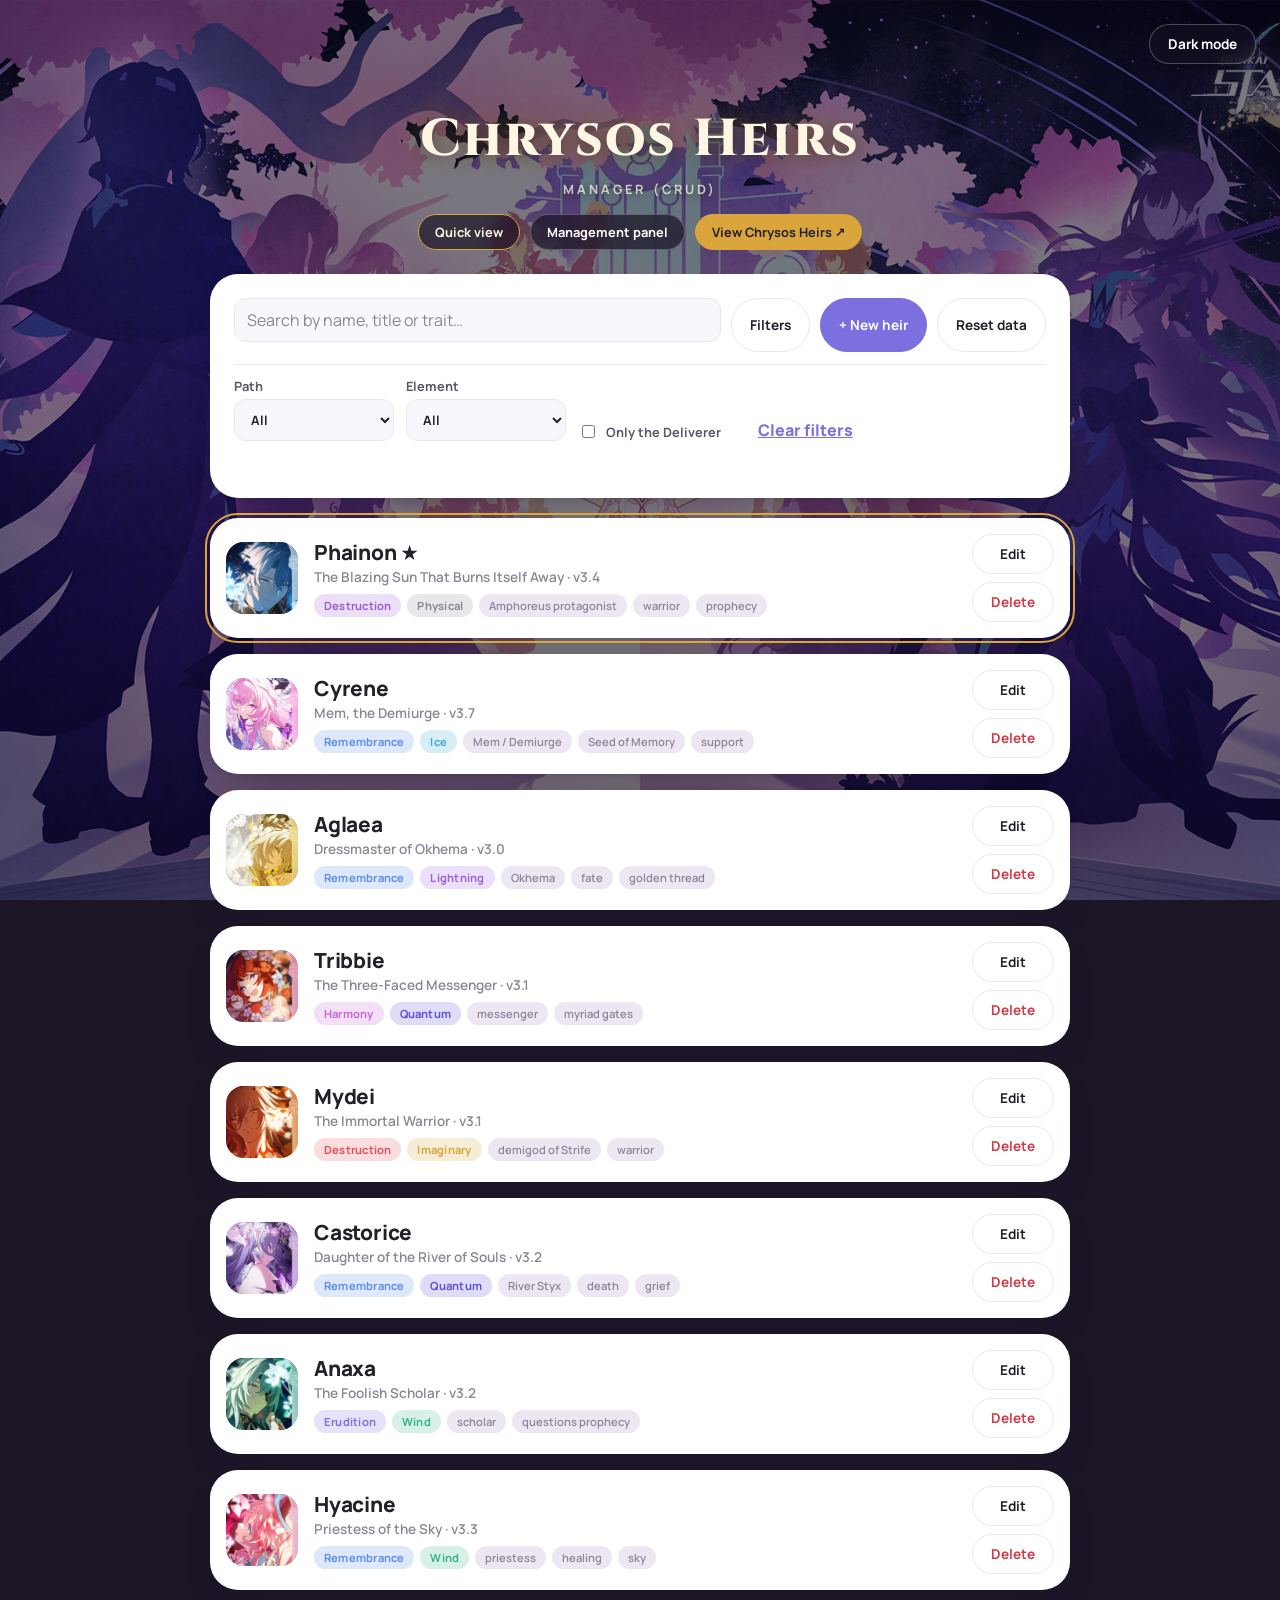
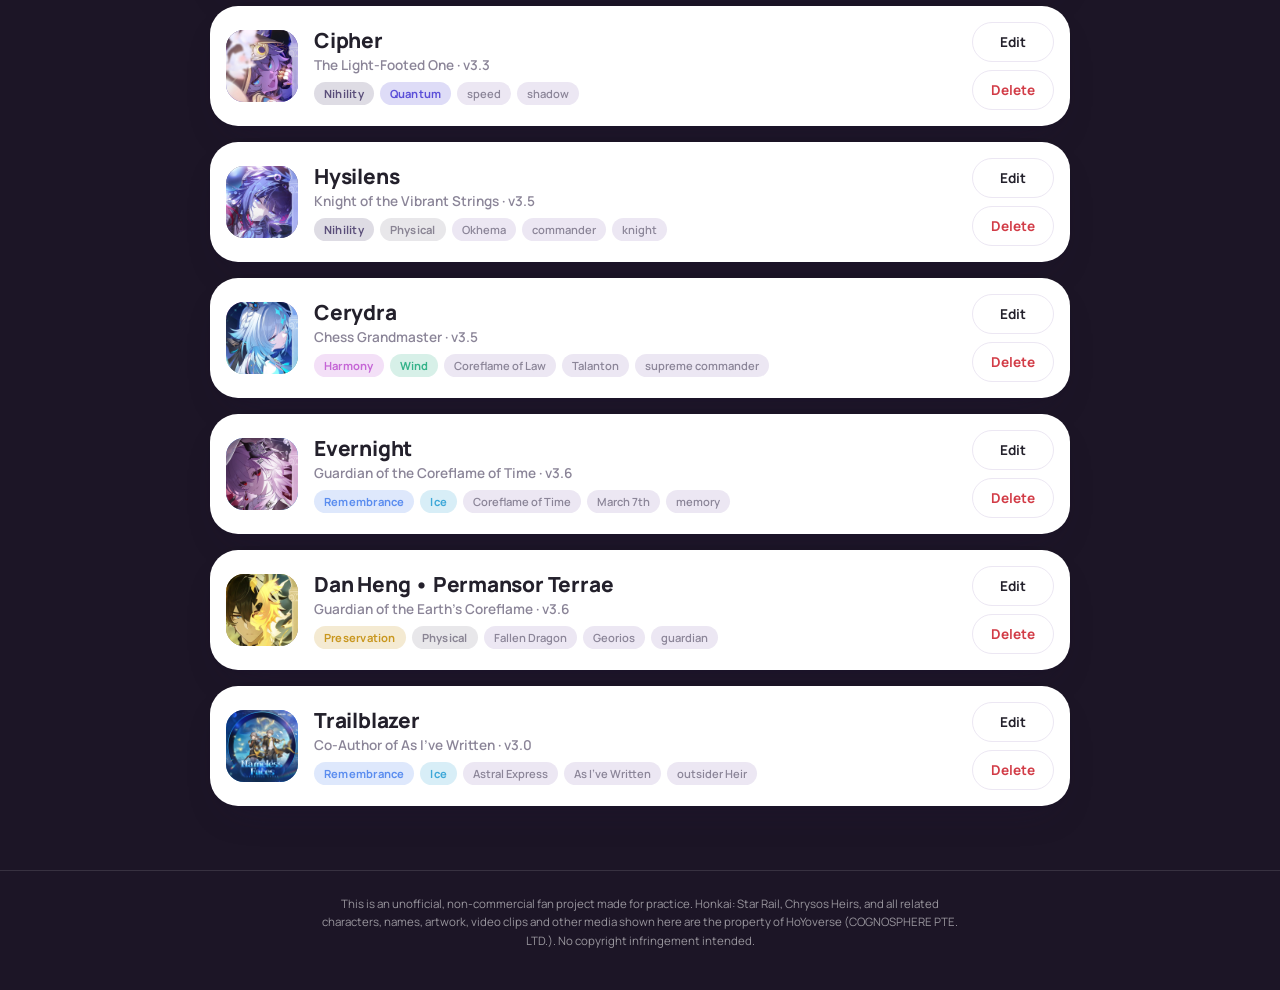
==== proyecto 1/index.html @ b70e1c99 "Conectar Chrysos Heirs con el gestor de proyecto 1 - script.js lee la lista guardada por el gestor (" ====
<!DOCTYPE html>
<html lang="en">
<head>
  <meta charset="UTF-8" />
  <meta name="viewport" content="width=device-width, initial-scale=1.0" />
  <title>Chrysos Heirs — Manager</title>

  <!-- Mismas tipografías que el proyecto principal: Cinzel para el
       título y Manrope para el resto. -->
  <link rel="preconnect" href="https://fonts.googleapis.com" />
  <link rel="preconnect" href="https://fonts.gstatic.com" crossorigin />
  <link
    href="https://fonts.googleapis.com/css2?family=Cinzel:wght@600;700;800;900&family=Manrope:wght@500;600;700;800&display=swap"
    rel="stylesheet"
  />
  <link rel="stylesheet" href="styles.css" />
</head>
<body>
  <!-- Botón fijo de modo oscuro/claro; store.js (setupThemeToggle) lo
       conecta y recuerda la elección en localStorage. -->
  <button id="theme-toggle" class="theme-toggle" type="button" aria-pressed="false">
    Dark mode
  </button>

  <header class="page-header">
    <h1>Chrysos Heirs</h1>
    <p class="page-subtitle">Manager (CRUD)</p>
    <nav class="page-nav" aria-label="Pages">
      <a href="index.html" aria-current="page">Quick view</a>
      <a href="gestion.html">Management panel</a>
      <a class="nav-main" href="../index.html">View Chrysos Heirs ↗</a>
    </nav>
  </header>

  <main class="app">
    <!-- Barra de herramientas: buscar (Read), crear (Create) y volver
         a los datos originales de data.js. -->
    <section class="panel">
      <div class="toolbar">
        <label class="search">
          <span class="visually-hidden">Search</span>
          <input id="search" type="search" placeholder="Search by name, title or trait…" />
        </label>
        <button id="filters-toggle" type="button" class="btn" aria-expanded="false" aria-controls="filters-panel">
          Filters
        </button>
        <button id="new-btn" type="button" class="btn btn-primary">+ New heir</button>
        <button id="reset-btn" type="button" class="btn">Reset data</button>
      </div>

      <!-- Panel de filtros por propiedad. Oculto hasta que se abre con
           el botón "Filters"; app.js llena los <select> con los Path
           y Element que existan en los datos. -->
      <div id="filters-panel" class="filters-panel" hidden>
        <label class="field">
          <span class="field-caption">Path</span>
          <select id="filter-path">
            <option value="">All</option>
          </select>
        </label>
        <label class="field">
          <span class="field-caption">Element</span>
          <select id="filter-elemento">
            <option value="">All</option>
          </select>
        </label>
        <label class="field field-check">
          <input id="filter-deliverer" type="checkbox" />
          <span class="field-caption">Only the Deliverer</span>
        </label>
        <button id="filters-clear" type="button" class="btn-link">Clear filters</button>
      </div>

      <!-- aria-live: el lector de pantalla anuncia los mensajes de
           "guardado", "eliminado", etc. sin mover el foco. -->
      <p id="status" class="status" role="status" aria-live="polite"></p>
    </section>

    <!-- script rellena esta lista con una fila por cada heredero. -->
    <ul id="heir-list" class="heir-list"></ul>
    <p id="empty-state" class="empty-state" hidden>No heirs match your search.</p>
  </main>

  <!-- Formulario de crear / editar. <dialog> nativo: el navegador ya
       se encarga de atrapar el foco y de cerrarlo con Escape. -->
  <dialog id="heir-dialog" class="dialog" aria-labelledby="dialog-title">
    <form id="heir-form" novalidate>
      <h2 id="dialog-title">New heir</h2>

      <label>Name *
        <input name="nombre" type="text" required maxlength="60" />
      </label>
      <label>Title
        <input name="titulo" type="text" maxlength="120" />
      </label>

      <div class="row">
        <label>Path
          <input name="path" type="text" list="path-options" />
        </label>
        <label>Element
          <input name="elemento" type="text" list="element-options" />
        </label>
        <label>Version
          <input name="version" type="number" step="0.1" min="0" />
        </label>
      </div>
      <datalist id="path-options"></datalist>
      <datalist id="element-options"></datalist>

      <label class="check">
        <input name="isDeliverer" type="checkbox" />
        Is the Deliverer
      </label>

      <label>Description
        <textarea name="descripcion" rows="4"></textarea>
      </label>
      <label>Traits (comma separated)
        <input name="rasgos" type="text" placeholder="warrior, prophecy" />
      </label>

      <label>Image path
        <input name="imagen" type="text" placeholder="media/name.jpg" />
      </label>
      <label>Sticker path
        <input name="sticker" type="text" placeholder="media/name-sticker.gif" />
      </label>
      <label>Clip path(s) (comma separated, optional)
        <input name="clip" type="text" placeholder="media/name.mp4" />
      </label>

      <p id="form-error" class="form-error" role="alert"></p>

      <div class="dialog-actions">
        <button type="button" id="cancel-btn" class="btn">Cancel</button>
        <button type="submit" class="btn btn-primary">Save</button>
      </div>
    </form>
  </dialog>

  <footer class="site-footer">
    <p>
      This is an unofficial, non-commercial fan project made for
      practice. Honkai: Star Rail, Chrysos Heirs, and all related
      characters, names, artwork, video clips and other media shown
      here are the property of HoYoverse (COGNOSPHERE PTE. LTD.). No
      copyright infringement intended.
    </p>
  </footer>

  <!-- data.js define el array "chrysosHeirs" (datos iniciales) y tiene
       que cargarse ANTES que store.js y app.js, que lo usan. -->
  <script src="data.js"></script>
  <script src="store.js"></script>
  <script src="app.js"></script>
</body>
</html>
---- proyecto 1/styles.css ----
/* ============================================================
   CHRYSOS HEIRS — Manager (CRUD)
   ============================================================
   Mismo sistema visual que ../styles/style.css
   (variables, fondo, tipografías, píldoras de Path/Elemento, modo
   oscuro), aplicado a la lista, el panel de gestión y los formularios.
   Mobile-first.
   ============================================================ */

/* Variables globales de color. Modo claro por defecto; el oscuro
   reasigna las mismas variables más abajo. */
:root {
  --bg: #1c1526;
  --panel-bg: #ffffff;
  --text-strong: #23202b;
  --text-body: #5b5568;
  --text-muted: #8b8598;
  --border-soft: #ece7f3;
  --shadow-card: 0 18px 40px -22px rgba(35, 20, 60, 0.35),
    0 2px 10px -2px rgba(35, 20, 60, 0.12);
  --gold: #d9a53c;
  --accent: #7c6fe0;
  --danger: #d23c47;

  /* Acentos por defecto (se sobreescriben por data-path / data-element) */
  --path-accent: #7c6fe0;
  --element-accent: #5b8def;
}

:root[data-theme="dark"] {
  --panel-bg: #211a30;
  --text-strong: #f4f1fa;
  --text-body: #cac2dc;
  --text-muted: #948aad;
  --border-soft: #37304a;
  --shadow-card: 0 0 0 1px rgba(255, 255, 255, 0.06), 0 18px 40px -18px rgba(0, 0, 0, 0.6);
  --danger: #ef6a73;
}

/* ---------- Acentos por Path ---------- */
[data-path="Destruction"] {
  --path-accent: #e0505a;
}
[data-path="Remembrance"] {
  --path-accent: #5b8def;
}
[data-path="Harmony"] {
  --path-accent: #c565d6;
}
[data-path="Erudition"] {
  --path-accent: #7c6fe0;
}
[data-path="Nihility"] {
  --path-accent: #5b4f7a;
}
[data-path="Preservation"] {
  --path-accent: #c9971f;
}

/* Excepción puntual, igual que en el proyecto principal: Phainon
   pasa de rojo a morado. Va después de los Paths a propósito. */
[data-nombre="Phainon"] {
  --path-accent: #9b59d6;
}

/* ---------- Acentos por Elemento ---------- */
[data-element="Physical"] {
  --element-accent: #8a8594;
}
[data-element="Lightning"] {
  --element-accent: #9b5de5;
}
[data-element="Quantum"] {
  --element-accent: #5b4fd8;
}
[data-element="Imaginary"] {
  --element-accent: #d4a537;
}
[data-element="Wind"] {
  --element-accent: #35b38a;
}
[data-element="Ice"] {
  --element-accent: #3ea8d8;
}

/* ---------- Reset básico ---------- */
* {
  box-sizing: border-box;
}

body {
  margin: 0;
  font-family: "Manrope", "Segoe UI", system-ui, sans-serif;
  color: var(--text-strong);
  background: var(--bg);
  min-height: 100vh;
  position: relative;
}

/* Fondo: el arte de Amphoreus del proyecto principal, con un velo
   oscuro para que el texto claro siempre contraste. Vertical por
   defecto y horizontal en pantallas apaisadas. */
body::before {
  content: "";
  position: fixed;
  inset: 0;
  z-index: -1;
  background-image: linear-gradient(rgba(10, 6, 20, 0.55), rgba(10, 6, 20, 0.55)),
    url("../media/chrysos_fondo_vertical.jpg");
  background-size: cover;
  background-position: center;
}

@media (orientation: landscape) {
  body::before {
    background-image: linear-gradient(rgba(10, 6, 20, 0.55), rgba(10, 6, 20, 0.55)),
      url("../media/chrysos_fondo_horizontal.jpg");
  }
}

h1,
h2,
p {
  margin: 0;
}

img {
  display: block;
  max-width: 100%;
}

.visually-hidden {
  position: absolute;
  width: 1px;
  height: 1px;
  overflow: hidden;
  clip-path: inset(50%);
  white-space: nowrap;
}

/* ---------- Botón de modo oscuro/claro ---------- */
.theme-toggle {
  position: fixed;
  top: 16px;
  right: 16px;
  z-index: 500;
  border: 1px solid rgba(255, 255, 255, 0.25);
  border-radius: 999px;
  padding: 10px 18px;
  font-family: inherit;
  font-size: 0.85rem;
  font-weight: 700;
  color: #fff;
  background: rgba(20, 14, 30, 0.65);
  -webkit-backdrop-filter: blur(8px);
  backdrop-filter: blur(8px);
  box-shadow: 0 8px 20px -6px rgba(0, 0, 0, 0.5);
  cursor: pointer;
  transition: transform 0.2s ease, background 0.2s ease;
}

.theme-toggle:hover {
  background: rgba(20, 14, 30, 0.85);
}

.theme-toggle:focus-visible {
  outline: 2px solid #fff;
  outline-offset: 2px;
}

@media (prefers-reduced-motion: no-preference) {
  .theme-toggle:active {
    transform: scale(0.96);
  }
}

@media (min-width: 600px) {
  .theme-toggle {
    top: 24px;
    right: 24px;
  }
}

/* ---------- Encabezado ---------- */
.page-header {
  padding: 2rem 1.25rem 1.5rem;
  /* Franja propia arriba para que el título no se cruce con el botón
     de tema (fijo, arriba a la derecha). */
  margin-top: 4.5rem;
  text-align: center;
}

.page-header h1 {
  font-family: "Cinzel", serif;
  font-size: clamp(2rem, 6vw, 3.25rem);
  font-weight: 800;
  letter-spacing: 0.04em;
  color: #fdf6e3;
  text-shadow: 0 2px 18px rgba(0, 0, 0, 0.55), 0 0 26px rgba(217, 165, 60, 0.55);
}

.page-subtitle {
  margin-top: 0.4rem;
  font-size: 0.8rem;
  font-weight: 700;
  letter-spacing: 0.24em;
  text-transform: uppercase;
  color: rgba(253, 246, 227, 0.75);
  text-shadow: 0 2px 10px rgba(0, 0, 0, 0.5);
}

/* Navegación entre las dos páginas: vidrio esmerilado como el botón
   de tema. */
.page-nav {
  display: flex;
  flex-wrap: wrap;
  justify-content: center;
  gap: 10px;
  margin-top: 1rem;
}

.page-nav a {
  padding: 8px 16px;
  border: 1px solid rgba(255, 255, 255, 0.25);
  border-radius: 999px;
  background: rgba(20, 14, 30, 0.65);
  -webkit-backdrop-filter: blur(8px);
  backdrop-filter: blur(8px);
  color: #fff;
  font-size: 0.8rem;
  font-weight: 700;
  text-decoration: none;
}

.page-nav a[aria-current="page"] {
  border-color: var(--gold);
  color: #fdf6e3;
}

/* Botón que lleva al sitio principal de Chrysos Heirs: dorado para
   que se distinga de los enlaces entre las páginas del CRUD. */
.page-nav a.nav-main {
  border-color: var(--gold);
  background: var(--gold);
  color: #23202b;
}

.page-nav a:focus-visible {
  outline: 2px solid #fff;
  outline-offset: 2px;
}

/* ---------- Paneles (tarjetas blancas) ---------- */
.app,
.admin {
  display: grid;
  gap: 20px;
  max-width: 1200px;
  margin: 0 auto;
  padding: 0 1.25rem 4rem;
}

.app {
  max-width: 900px;
}

.panel {
  min-width: 0;
  padding: 1.5rem;
  border-radius: 28px;
  background: var(--panel-bg);
  box-shadow: var(--shadow-card);
}

.panel h2 {
  font-size: 1.2rem;
  font-weight: 800;
  letter-spacing: -0.01em;
}

.mode-hint {
  margin: 4px 0 14px;
  font-size: 0.85rem;
  color: var(--text-muted);
}

/* Letra C / R / U / S dentro de un cuadrito de color. */
.section-letter {
  display: inline-grid;
  place-items: center;
  width: 1.7em;
  height: 1.7em;
  margin-right: 6px;
  border-radius: 8px;
  background: var(--accent);
  color: #fff;
  font-size: 0.8em;
  font-weight: 800;
}

.panel-head {
  display: flex;
  align-items: center;
  justify-content: space-between;
  gap: 10px;
  margin-bottom: 12px;
}

.count {
  font-size: 0.85rem;
  font-weight: 600;
  color: var(--text-muted);
}

.toolbar {
  display: flex;
  flex-wrap: wrap;
  gap: 10px;
}

.search {
  flex: 1 1 220px;
}

.panel .search {
  display: block;
  margin-bottom: 10px;
}

.status {
  min-height: 1.4rem;
  margin-top: 10px;
  font-size: 0.85rem;
  font-weight: 700;
  color: var(--text-body);
}

/* Panel de filtros (index.html): oculto hasta que se abre con el
   botón "Filters", que le saca el atributo "hidden". */
.filters-panel {
  display: flex;
  flex-wrap: wrap;
  align-items: end;
  gap: 12px;
  margin-top: 12px;
  padding-top: 12px;
  border-top: 1px solid var(--border-soft);
}

.filters-panel .field {
  min-width: 160px;
}

.filters-panel .field-check {
  align-items: center;
}

/* ---------- Controles ---------- */
input,
textarea,
select {
  width: 100%;
  padding: 10px 12px;
  border: 1px solid var(--border-soft);
  border-radius: 12px;
  background: color-mix(in srgb, var(--border-soft) 35%, var(--panel-bg));
  color: var(--text-strong);
  font: inherit;
}

input::placeholder,
textarea::placeholder {
  color: var(--text-muted);
}

input[type="checkbox"] {
  width: auto;
}

input:focus-visible,
textarea:focus-visible,
select:focus-visible,
.btn:focus-visible,
.btn-link:focus-visible {
  outline: 2px solid var(--accent);
  outline-offset: 2px;
}

.btn {
  padding: 10px 18px;
  border: 1px solid var(--border-soft);
  border-radius: 999px;
  background: var(--panel-bg);
  color: var(--text-strong);
  font: inherit;
  font-size: 0.85rem;
  font-weight: 700;
  cursor: pointer;
  transition: background 0.2s ease;
}

.btn:hover {
  background: var(--border-soft);
}

.btn-primary {
  border-color: var(--accent);
  background: var(--accent);
  color: #fff;
}

.btn-primary:hover {
  background: #9186ea;
}

.btn-danger {
  color: var(--danger);
}

/* Botón de borrar principal (panel D): relleno rojo. */
.btn-danger-solid {
  border-color: var(--danger);
  background: var(--danger);
  color: #fff;
}

.btn-danger-solid:hover {
  background: var(--danger);
  filter: brightness(1.1);
}

.btn:disabled {
  opacity: 0.45;
  cursor: not-allowed;
}

/* <fieldset> sin borde ni margen: solo sirve para bloquear todos sus
   campos a la vez con el atributo disabled (panel U). */
.fieldset-reset {
  min-width: 0;
  margin: 0;
  padding: 0;
  border: 0;
}

.fieldset-reset:disabled {
  opacity: 0.5;
}

/* Resumen del heredero elegido en el panel D. */
.delete-preview {
  padding: 12px 14px;
  border: 1px dashed var(--border-soft);
  border-radius: 14px;
  color: var(--text-body);
  font-size: 0.9rem;
  font-weight: 700;
}

/* Botón con aspecto de enlace (el "Undo" del estado). */
.btn-link {
  margin-left: 8px;
  padding: 0;
  border: none;
  background: none;
  color: var(--accent);
  font: inherit;
  font-weight: 800;
  text-decoration: underline;
  cursor: pointer;
}

/* ---------- Píldoras de Path / Elemento / rasgos (las del principal) ---------- */
.path-tag,
.element-tag {
  font-size: 0.7rem;
  font-weight: 700;
  letter-spacing: 0.02em;
  padding: 4px 10px;
  border-radius: 999px;
  white-space: nowrap;
}

/* Mezcladas contra --panel-bg (no un color fijo) para que se adapten
   solas al modo oscuro. */
.path-tag {
  background: color-mix(in srgb, var(--path-accent) 20%, var(--panel-bg));
  color: var(--path-accent);
}

.element-tag {
  background: color-mix(in srgb, var(--element-accent) 20%, var(--panel-bg));
  color: var(--element-accent);
}

.trait {
  font-size: 0.7rem;
  font-weight: 600;
  color: var(--text-muted);
  background: var(--border-soft);
  border-radius: 999px;
  padding: 4px 10px;
}

.tags {
  display: flex;
  flex-wrap: wrap;
  gap: 6px;
  margin-top: 8px;
}

/* ---------- Lista de tarjetas (index.html) ---------- */
.heir-list {
  display: grid;
  gap: 16px;
  margin: 0;
  padding: 0;
  list-style: none;
}

.heir {
  display: grid;
  grid-template-columns: 72px 1fr;
  gap: 10px 16px;
  padding: 16px;
  border-radius: 28px;
  background: var(--panel-bg);
  box-shadow: var(--shadow-card);
}

/* Contorno dorado del Deliverer, igual que en el principal. */
.heir.is-deliverer {
  outline: 2px solid var(--gold);
  outline-offset: 3px;
}

.thumb {
  position: relative;
  width: 72px;
  height: 72px;
  overflow: hidden;
  border-radius: 18px;
  /* Mismo degradado de respaldo que la imagen de la tarjeta principal. */
  background: linear-gradient(160deg, var(--path-accent), var(--element-accent));
}

.thumb img {
  width: 100%;
  height: 100%;
  object-fit: cover;
  object-position: top center;
}

.thumb-initial {
  display: none;
  position: absolute;
  inset: 0;
  align-items: center;
  justify-content: center;
  font-size: 1.8rem;
  font-weight: 800;
  color: rgba(255, 255, 255, 0.7);
}

.thumb.img-missing img {
  display: none;
}

.thumb.img-missing .thumb-initial {
  display: flex;
}

.heir-name {
  font-size: 1.3rem;
  font-weight: 800;
  letter-spacing: -0.01em;
}

.heir-meta {
  margin-top: 2px;
  font-size: 0.85rem;
  font-weight: 600;
  color: var(--text-muted);
}

.heir-actions {
  display: flex;
  gap: 8px;
  grid-column: 1 / -1;
}

.empty-state {
  padding: 2rem 0;
  text-align: center;
  color: rgba(255, 255, 255, 0.8);
}

.panel .empty-state {
  color: var(--text-muted);
}

/* ---------- Formularios (Create y Update) ---------- */
.admin-form,
.dialog form {
  display: grid;
  gap: 12px;
}

/* Campos generados por gestion.js (buildFields): 2 columnas, y los
   "wide" ocupan las dos. */
.fields {
  display: grid;
  grid-template-columns: repeat(2, minmax(0, 1fr));
  gap: 12px;
}

.field {
  display: grid;
  align-content: start;
  gap: 4px;
  font-size: 0.8rem;
  font-weight: 700;
  color: var(--text-body);
}

.field-wide {
  grid-column: 1 / -1;
}

.field-check {
  display: flex;
  align-items: center;
  gap: 8px;
}

/* Etiqueta pequeña con el tipo de dato que espera cada campo. */
.kind {
  margin-left: 8px;
  padding: 1px 8px;
  border-radius: 999px;
  background: var(--border-soft);
  color: var(--text-muted);
  font-size: 0.68rem;
  font-weight: 600;
}

.form-error {
  min-height: 1.2rem;
  font-size: 0.85rem;
  font-weight: 700;
  color: var(--danger);
}

.dialog-actions {
  display: flex;
  justify-content: flex-end;
  gap: 10px;
}

/* Formulario de index.html (ventana emergente): campos escritos a mano. */
.dialog label {
  display: grid;
  gap: 4px;
  font-size: 0.8rem;
  font-weight: 700;
  color: var(--text-body);
}

.dialog .field-check,
.dialog .check {
  display: flex;
  align-items: center;
  gap: 8px;
}

.row {
  display: grid;
  grid-template-columns: 1fr;
  gap: 12px;
}

.dialog {
  width: min(560px, calc(100% - 2rem));
  max-height: 90vh;
  padding: 1.5rem;
  border: none;
  border-radius: 28px;
  background: var(--panel-bg);
  box-shadow: var(--shadow-card);
  color: var(--text-strong);
}

.dialog::backdrop {
  background: rgba(15, 10, 25, 0.6);
}

/* Mientras el login está abierto, todo lo que no sea el propio
   diálogo (header, footer, etc.) se desenfoca y deja de responder al
   mouse, para que quede claro que el panel está bloqueado. */
body > :not(dialog) {
  transition: filter 0.2s ease;
}

body.login-locked > :not(dialog) {
  filter: blur(6px);
  pointer-events: none;
}

/* ---------- Sidebar con pestañas (gestion.html) ---------- */
/* Mobile: las pestañas van en una fila arriba del contenido. Desde
   900px (más abajo) pasan a una columna a la izquierda. */
.admin-shell {
  display: grid;
  /* minmax(0, 1fr): sin esto la columna crece al ancho de la tabla de
     usuarios y la página entera scrollea de costado en el celular. Así
     la columna respeta el ancho de pantalla y la tabla scrollea
     adentro de su .table-wrap. */
  grid-template-columns: minmax(0, 1fr);
  gap: 20px;
  max-width: 1400px;
  margin: 0 auto;
  padding: 0 1.25rem 4rem;
}

/* .admin (el CRUD) ya no necesita su propio ancho ni margen: ahora
   vive dentro de .admin-shell. */
.admin-shell .admin {
  max-width: none;
  margin: 0;
  padding: 0;
}

/* display:grid le gana al atributo hidden; así se vuelve a esconder. */
.admin-shell[hidden],
.tab-panel[hidden] {
  display: none;
}

.sidebar {
  display: flex;
  gap: 8px;
  align-self: start;
  padding: 8px;
  border-radius: 999px;
  background: rgba(20, 14, 30, 0.65);
  -webkit-backdrop-filter: blur(8px);
  backdrop-filter: blur(8px);
  box-shadow: 0 8px 20px -6px rgba(0, 0, 0, 0.5);
}

.sidebar-tab {
  flex: 1;
  padding: 10px 18px;
  border: none;
  border-radius: 999px;
  background: none;
  color: rgba(255, 255, 255, 0.75);
  font: inherit;
  font-size: 0.9rem;
  font-weight: 800;
  cursor: pointer;
  transition: background 0.2s ease, color 0.2s ease;
}

.sidebar-tab:hover {
  color: #fff;
  background: rgba(255, 255, 255, 0.08);
}

.sidebar-tab[aria-selected="true"] {
  background: var(--gold);
  color: #23202b;
}

.sidebar-tab:focus-visible {
  outline: 2px solid #fff;
  outline-offset: 2px;
}

/* ---------- Tabla de usuarios ---------- */
.users-table code {
  font-size: 0.8rem;
}

.hash summary {
  cursor: pointer;
  color: var(--text-body);
}

/* Lista de partidas de cada usuario (columna Games). */
.games ol {
  max-width: 360px;
  margin: 6px 0 0;
  padding-left: 1.2em;
  white-space: normal;
  font-size: 0.75rem;
  color: var(--text-muted);
}

.games li + li {
  margin-top: 4px;
}

/* El hash completo mide 128 caracteres: se deja cortar en cualquier
   punto para que no estire la tabla. */
.hash p {
  max-width: 320px;
  margin: 6px 0 0;
  white-space: normal;
  word-break: break-all;
  font-size: 0.75rem;
  color: var(--text-muted);
}

/* ---------- Tabla (gestion.html) ---------- */
.table-wrap {
  overflow-x: auto;
  /* position:relative: el <span class="visually-hidden"> del encabezado
     es position:absolute; sin un ancestro posicionado se ubica respecto
     de la página y "se escapa" del overflow, ensanchando toda la página
     en pantallas chicas. */
  position: relative;
}

.heir-table {
  width: 100%;
  border-collapse: collapse;
  font-size: 0.88rem;
}

.heir-table th,
.heir-table td {
  padding: 10px 8px;
  border-bottom: 1px solid var(--border-soft);
  text-align: left;
  white-space: nowrap;
}

.heir-table th {
  font-size: 0.72rem;
  letter-spacing: 0.06em;
  text-transform: uppercase;
  color: var(--text-muted);
}

.cell-name {
  font-weight: 800;
}

.cell-actions {
  display: flex;
  gap: 6px;
}

.cell-actions .btn {
  padding: 6px 12px;
  font-size: 0.78rem;
}

/* ---------- Panel de Storage ---------- */
.storage-list {
  display: grid;
  grid-template-columns: repeat(auto-fit, minmax(150px, 1fr));
  gap: 14px;
  margin: 0 0 14px;
}

.storage-list dt {
  font-size: 0.7rem;
  font-weight: 700;
  letter-spacing: 0.06em;
  text-transform: uppercase;
  color: var(--text-muted);
}

.storage-list dd {
  margin: 2px 0 0;
  font-size: 0.9rem;
  font-weight: 700;
  overflow-wrap: anywhere;
}

.storage-list code {
  font-size: 0.8rem;
  font-weight: 600;
}

.storage-ok {
  color: #1f9d70;
}

.storage-blocked {
  color: var(--danger);
}

.storage-actions {
  display: flex;
  flex-wrap: wrap;
  gap: 10px;
}

.storage-message {
  min-height: 1.4rem;
  margin-top: 12px;
  font-size: 0.85rem;
  font-weight: 700;
  color: var(--text-body);
}

/* ---------- Pie de página ---------- */
.site-footer {
  padding: 1.5rem 1.25rem 2.5rem;
  border-top: 1px solid rgba(255, 255, 255, 0.12);
}

.site-footer p {
  max-width: 640px;
  margin: 0 auto;
  font-size: 0.72rem;
  line-height: 1.6;
  text-align: center;
  color: rgba(255, 255, 255, 0.55);
}

/* ---------- Tablet+ ---------- */
@media (min-width: 600px) {
  .heir {
    grid-template-columns: 72px 1fr auto;
    align-items: center;
  }

  .heir-actions {
    grid-column: auto;
    flex-direction: column;
  }

  .row {
    grid-template-columns: 1fr 1fr 110px;
  }
}

@media (min-width: 900px) {
  /* Create a la izquierda, Read a la derecha; Storage ocupa todo el ancho. */
  .admin {
    grid-template-columns: minmax(320px, 400px) 1fr;
    align-items: start;
  }

  .panel-wide {
    grid-column: 1 / -1;
  }

  /* Sidebar a la izquierda (columna de 140px) y el contenido de la
     pestaña a la derecha. */
  .admin-shell {
    grid-template-columns: 140px minmax(0, 1fr);
    align-items: start;
  }

  /* Con el sidebar ocupando espacio, Create se achica un poco para que
     la tabla de Read entre entera (con Edit y Delete) desde ~1280px.
     minmax(0, 1fr) en Read: en pantallas más chicas la tabla scrollea
     dentro de su caja en vez de ensanchar toda la página. */
  .admin-shell .admin {
    grid-template-columns: minmax(300px, 340px) minmax(0, 1fr);
  }

  .sidebar {
    flex-direction: column;
    /* sticky: acompaña el scroll del CRUD, que es largo. */
    position: sticky;
    top: 1.5rem;
    border-radius: 24px;
  }

  .sidebar-tab {
    flex: none;
    text-align: left;
  }
}
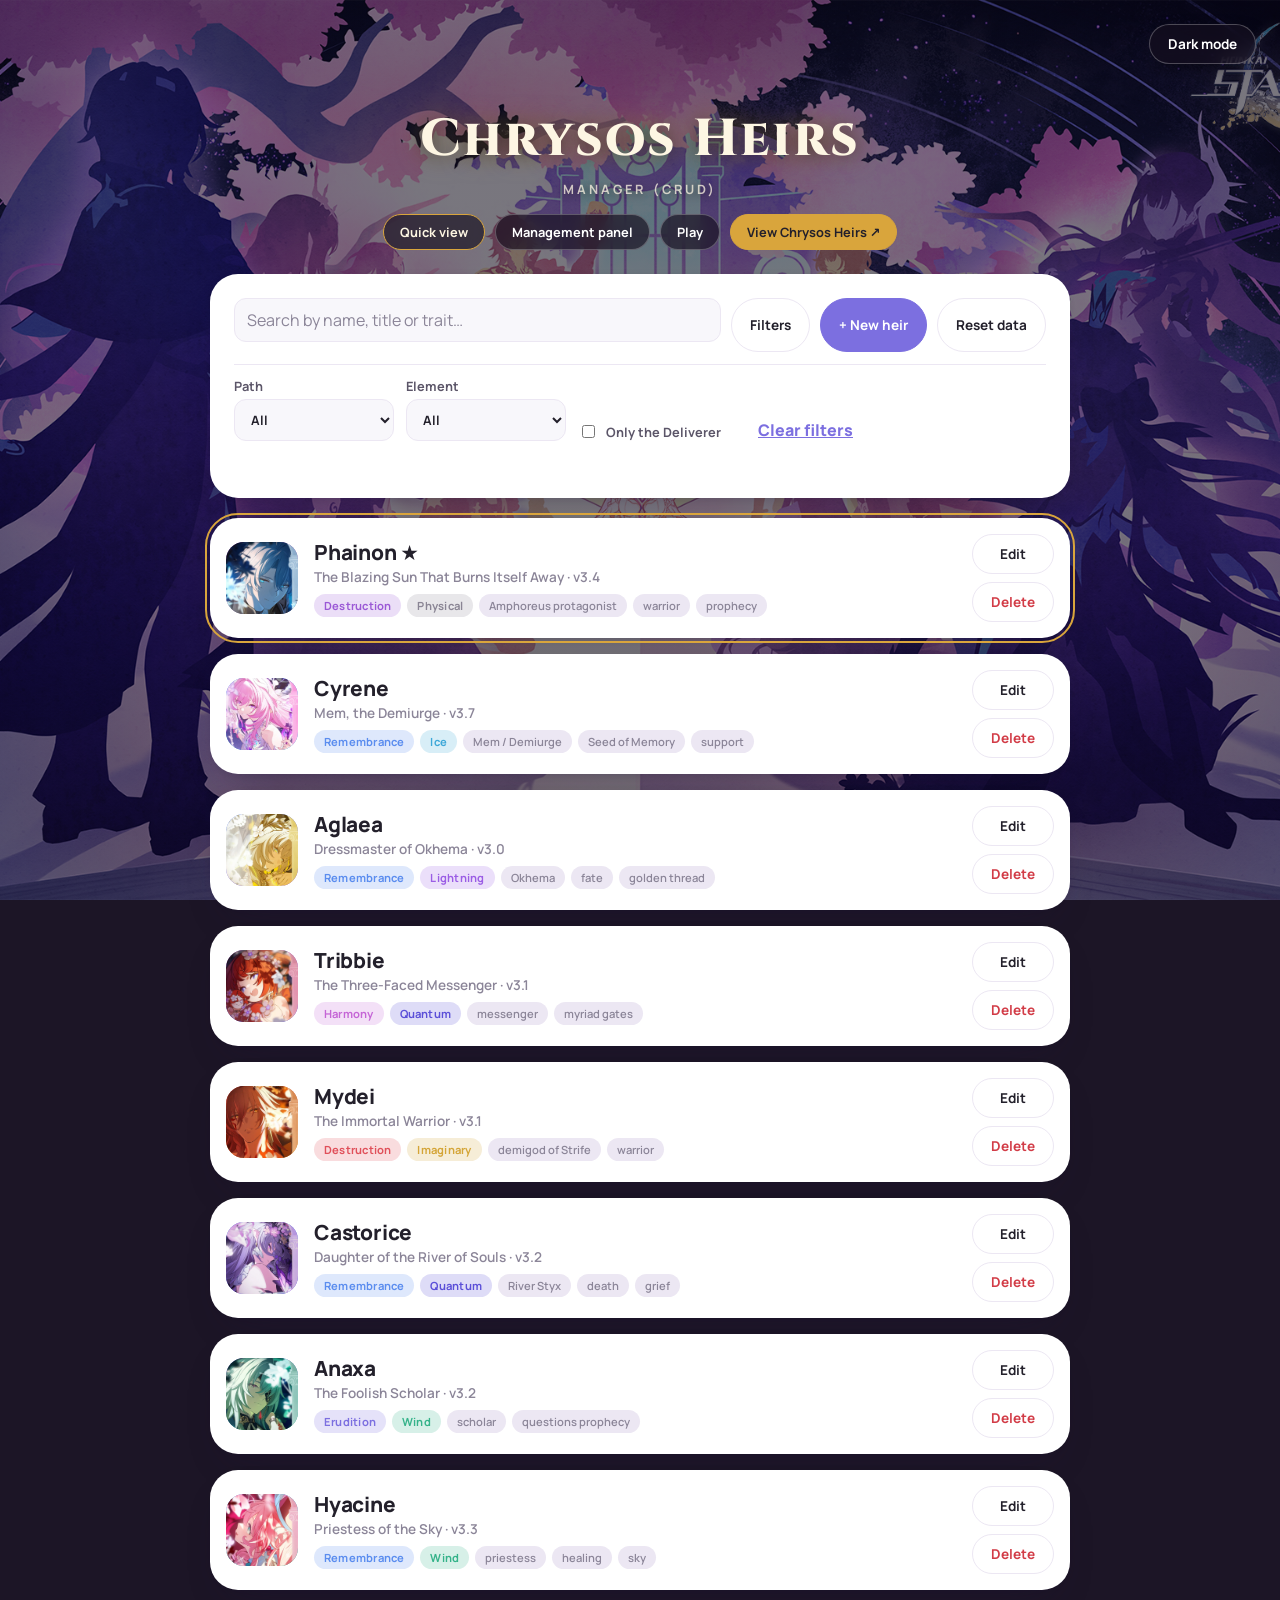
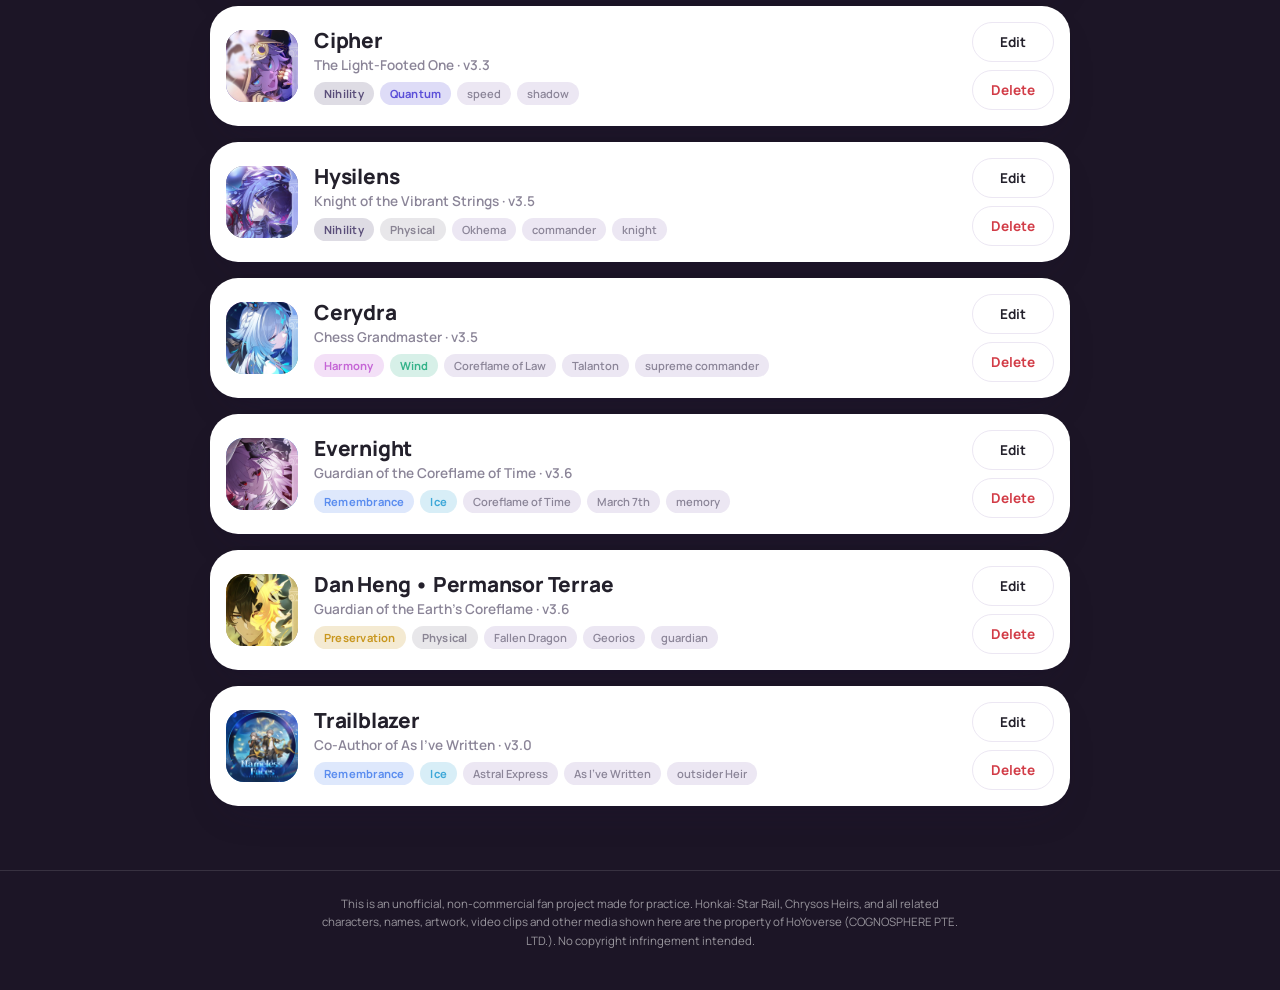
==== commit 64120362: "Hacer accesible el juego de memoria y guardar partidas sin servidor - Botón "Jugar" en el sitio y en" ====
--- a/proyecto 1/index.html
+++ b/proyecto 1/index.html
@@ -28,6 +28,7 @@
     <nav class="page-nav" aria-label="Pages">
       <a href="index.html" aria-current="page">Quick view</a>
       <a href="gestion.html">Management panel</a>
+      <a href="game.html">Play</a>
       <a class="nav-main" href="../index.html">View Chrysos Heirs ↗</a>
     </nav>
   </header>
